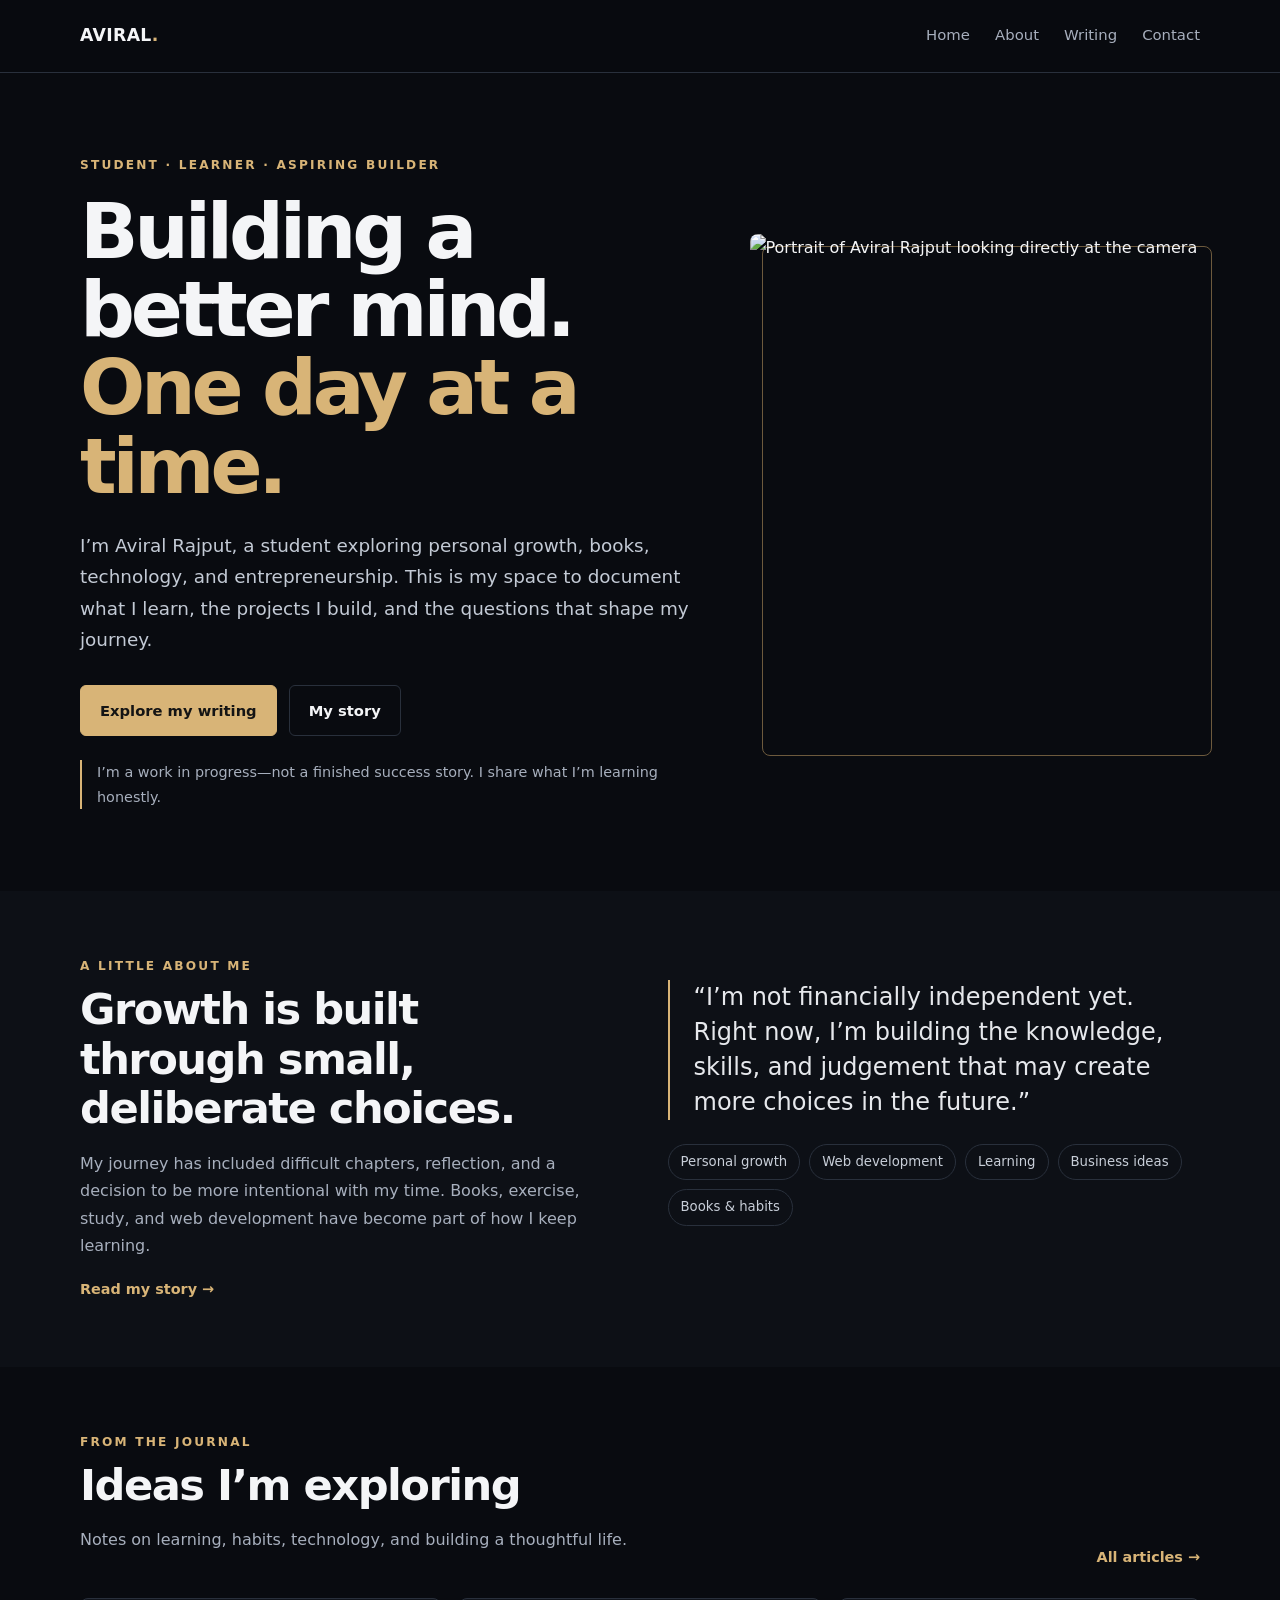
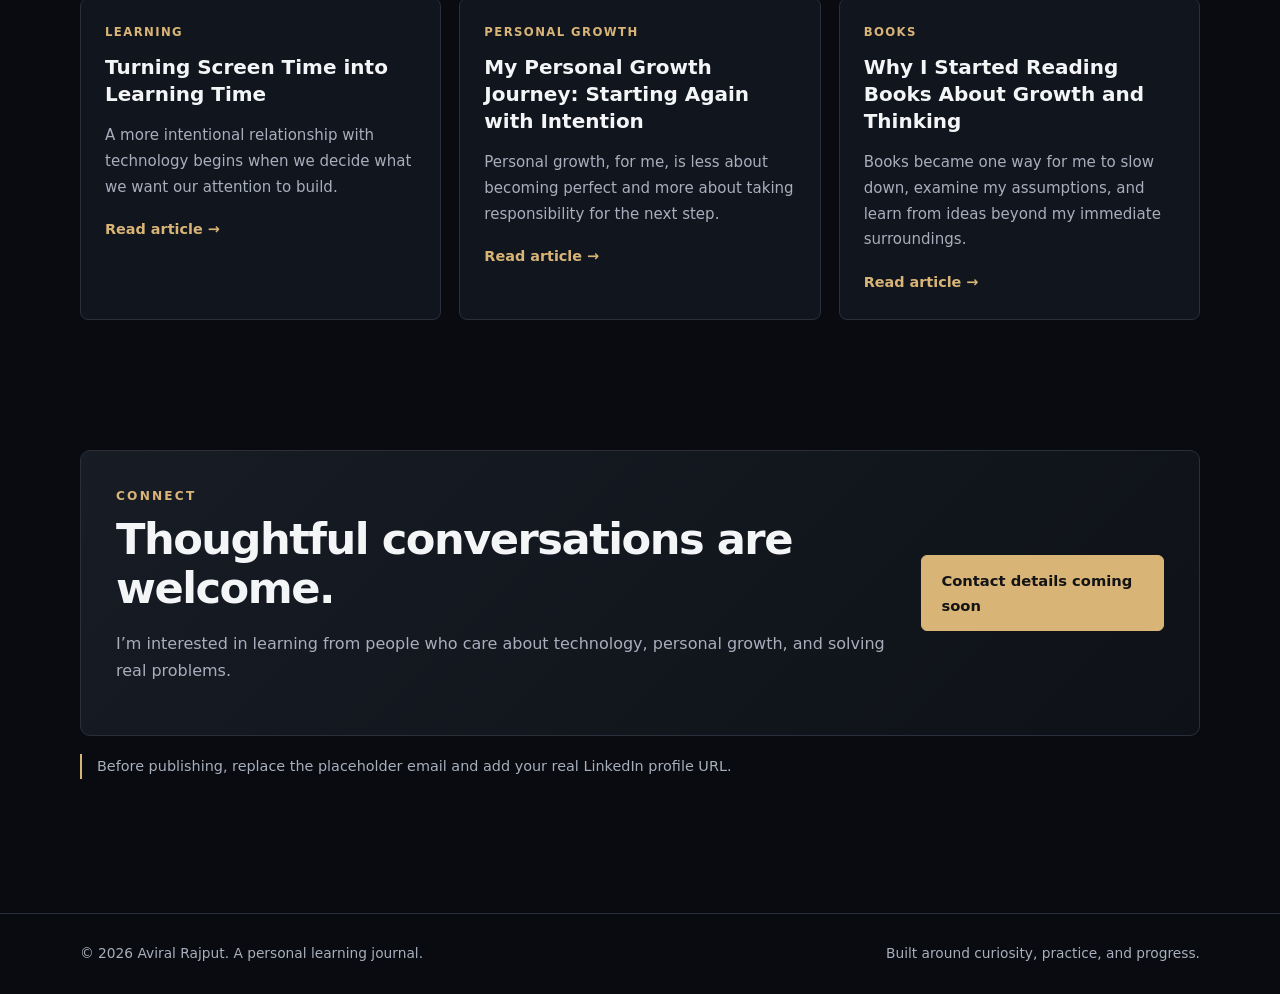
==== index.html @ ca285979 "Add files via upload" ====
<!doctype html>
<html lang="en"><head><meta charset="utf-8"><meta name="viewport" content="width=device-width,initial-scale=1">
<title>Aviral Rajput | Personal Website, Writing & Learning Journey</title><meta name="description" content="The official personal website of Aviral Rajput: reflections on personal growth, learning, books, web development, habits, and entrepreneurship.">
<meta name="theme-color" content="#090b10"><meta property="og:type" content="website"><meta property="og:title" content="Aviral Rajput | Personal Website, Writing & Learning Journey"><meta property="og:description" content="The official personal website of Aviral Rajput: reflections on personal growth, learning, books, web development, habits, and entrepreneurship.">
<meta property="og:image" content="assets/aviral-portrait-front.png"><meta name="author" content="Aviral Rajput">
<link rel="stylesheet" href="style.css"><script type="application/ld+json">{
"@context":"https://schema.org","@type":"Person","name":"Aviral Rajput",
"url":"https://YOUR-USERNAME.github.io/aviral-personal-website/",
"image":"https://YOUR-USERNAME.github.io/aviral-personal-website/assets/aviral-portrait-front.png",
"description":"Student exploring personal growth, books, web development, technology, and entrepreneurship.",
"jobTitle":"Student and Web Development Learner",
"sameAs":["https://www.linkedin.com/in/YOUR-LINKEDIN-USERNAME/"]
}</script></head><body><header class="nav"><div class="wrap navin"><a class="brand" href="index.html">AVIRAL<span>.</span></a><nav class="links" aria-label="Main navigation"><a href="index.html">Home</a><a href="about.html">About</a><a href="blog.html">Writing</a><a href="index.html#contact">Contact</a></nav></div></header>
<main><section class="wrap hero"><div><div class="eyebrow">Student · Learner · Aspiring Builder</div>
<h1>Building a better mind.<br><em>One day at a time.</em></h1>
<p class="lead">I’m Aviral Rajput, a student exploring personal growth, books, technology, and entrepreneurship. This is my space to document what I learn, the projects I build, and the questions that shape my journey.</p>
<div class="actions"><a class="btn primary" href="blog.html">Explore my writing</a><a class="btn" href="about.html">My story</a></div>
<p class="notice" style="margin-top:24px">I’m a work in progress—not a finished success story. I share what I’m learning honestly.</p></div>
<div class="portrait"><img src="assets/aviral-portrait-front.png" alt="Portrait of Aviral Rajput looking directly at the camera" fetchpriority="high"></div></section>
<section class="section" style="background:#0d1016"><div class="wrap split"><div><div class="eyebrow">A little about me</div><h2>Growth is built through small, deliberate choices.</h2><p class="muted">My journey has included difficult chapters, reflection, and a decision to be more intentional with my time. Books, exercise, study, and web development have become part of how I keep learning.</p><a class="read" href="about.html">Read my story →</a></div><div><p class="quote">“I’m not financially independent yet. Right now, I’m building the knowledge, skills, and judgement that may create more choices in the future.”</p><div class="pillrow"><span class="pill">Personal growth</span><span class="pill">Web development</span><span class="pill">Learning</span><span class="pill">Business ideas</span><span class="pill">Books & habits</span></div></div></div></section>
<section class="section"><div class="wrap"><div class="section-head"><div><div class="eyebrow">From the journal</div><h2>Ideas I’m exploring</h2><p class="muted">Notes on learning, habits, technology, and building a thoughtful life.</p></div><a class="read" href="blog.html">All articles →</a></div><div class="grid"><article class="card"><div class="tag">Learning</div><h3><a href="blog/turning-screen-time-into-learning.html">Turning Screen Time into Learning Time</a></h3><p>A more intentional relationship with technology begins when we decide what we want our attention to build.</p><a class="read" href="blog/turning-screen-time-into-learning.html">Read article →</a></article><article class="card"><div class="tag">Personal Growth</div><h3><a href="blog/my-personal-growth-journey.html">My Personal Growth Journey: Starting Again with Intention</a></h3><p>Personal growth, for me, is less about becoming perfect and more about taking responsibility for the next step.</p><a class="read" href="blog/my-personal-growth-journey.html">Read article →</a></article><article class="card"><div class="tag">Books</div><h3><a href="blog/why-i-started-reading-books.html">Why I Started Reading Books About Growth and Thinking</a></h3><p>Books became one way for me to slow down, examine my assumptions, and learn from ideas beyond my immediate surroundings.</p><a class="read" href="blog/why-i-started-reading-books.html">Read article →</a></article></div></div></section>
<section class="section" id="contact"><div class="wrap"><div class="cta"><div><div class="eyebrow">Connect</div><h2>Thoughtful conversations are welcome.</h2><p class="muted">I’m interested in learning from people who care about technology, personal growth, and solving real problems.</p></div><a class="btn primary" href="mailto:hello@aviral.example" onclick="return false" aria-label="Email contact placeholder">Contact details coming soon</a></div><p class="notice" style="margin-top:18px">Before publishing, replace the placeholder email and add your real LinkedIn profile URL.</p></div></section></main><footer class="footer"><div class="wrap footerin"><span>© 2026 Aviral Rajput. A personal learning journal.</span><span>Built around curiosity, practice, and progress.</span></div></footer></body></html>
---- style.css ----
:root{--bg:#090b10;--panel:#11151d;--panel2:#171c26;--text:#f4f5f7;--muted:#a7afbd;--line:#29303c;--accent:#d8b477;--max:1120px}
*{box-sizing:border-box}html{scroll-behavior:smooth}body{margin:0;background:var(--bg);color:var(--text);font-family:Inter,ui-sans-serif,system-ui,-apple-system,BlinkMacSystemFont,"Segoe UI",sans-serif;line-height:1.7}a{color:inherit;text-decoration:none}a:hover{color:var(--accent)}img{max-width:100%;display:block}.wrap{width:min(var(--max),calc(100% - 40px));margin:auto}.nav{position:sticky;top:0;z-index:5;background:rgba(9,11,16,.9);backdrop-filter:blur(14px);border-bottom:1px solid var(--line)}.navin{display:flex;align-items:center;justify-content:space-between;gap:20px;min-height:72px}.brand{font-weight:800;letter-spacing:.02em;font-size:1.08rem}.brand span{color:var(--accent)}.links{display:flex;gap:25px;align-items:center;font-size:.93rem;color:var(--muted)}.hero{padding:82px 0 68px;display:grid;grid-template-columns:1.15fr .85fr;align-items:center;gap:60px}.eyebrow{color:var(--accent);text-transform:uppercase;letter-spacing:.18em;font-size:.76rem;font-weight:700}.hero h1{font-size:clamp(2.8rem,6vw,5.4rem);line-height:1.02;letter-spacing:-.055em;margin:17px 0 24px}.hero h1 em{font-style:normal;color:var(--accent)}.lead{font-size:1.15rem;color:#c3cad5;max-width:650px}.actions{display:flex;gap:12px;flex-wrap:wrap;margin-top:30px}.btn{display:inline-flex;align-items:center;justify-content:center;padding:12px 19px;border:1px solid var(--line);border-radius:6px;font-weight:700;font-size:.92rem}.btn.primary{background:var(--accent);color:#141414;border-color:var(--accent)}.portrait{position:relative}.portrait img{width:100%;height:510px;object-fit:cover;object-position:center 28%;border-radius:8px;filter:saturate(.82)}.portrait:after{content:"";position:absolute;inset:12px -12px -12px 12px;border:1px solid #6d5a3d;border-radius:8px;z-index:-1}.section{padding:65px 0}.section-head{display:flex;align-items:end;justify-content:space-between;gap:20px;margin-bottom:28px}.section h2{font-size:clamp(1.8rem,4vw,2.7rem);letter-spacing:-.035em;line-height:1.15;margin:8px 0}.muted{color:var(--muted)}.grid{display:grid;grid-template-columns:repeat(3,1fr);gap:18px}.card{background:var(--panel);border:1px solid var(--line);border-radius:8px;padding:24px;transition:transform .2s,border-color .2s}.card:hover{transform:translateY(-3px);border-color:#6d5a3d}.tag{font-size:.73rem;text-transform:uppercase;letter-spacing:.12em;color:var(--accent);font-weight:700}.card h3{font-size:1.25rem;line-height:1.35;margin:12px 0}.card p{color:var(--muted);font-size:.94rem}.read{font-size:.9rem;font-weight:700;color:var(--accent)}.split{display:grid;grid-template-columns:1fr 1fr;gap:55px;align-items:start}.quote{font-size:1.5rem;line-height:1.45;border-left:2px solid var(--accent);padding-left:24px;color:#e6e8ec}.pillrow{display:flex;flex-wrap:wrap;gap:9px;margin-top:22px}.pill{border:1px solid var(--line);border-radius:100px;padding:6px 12px;color:#c8ced8;font-size:.83rem}.cta{background:linear-gradient(135deg,#171c25,#0e1117);border:1px solid var(--line);border-radius:10px;padding:35px;display:flex;align-items:center;justify-content:space-between;gap:25px}.footer{border-top:1px solid var(--line);padding:28px 0;color:var(--muted);font-size:.86rem;margin-top:55px}.footerin{display:flex;justify-content:space-between;gap:20px;flex-wrap:wrap}.pagehead{padding:65px 0 36px;max-width:820px}.pagehead h1{font-size:clamp(2.4rem,5vw,4rem);line-height:1.1;letter-spacing:-.045em;margin:12px 0}.article{max-width:780px;margin:0 auto;padding:40px 0 80px}.article h1{font-size:clamp(2.4rem,5vw,4.1rem);line-height:1.12;letter-spacing:-.045em}.article .intro{font-size:1.22rem;color:#c5ccd6}.article h2{margin-top:36px;font-size:1.55rem;line-height:1.3}.article p{color:#c7cdd6;font-size:1.04rem}.article-meta{color:var(--muted);font-size:.88rem;margin:18px 0 30px}.article-nav{display:flex;justify-content:space-between;gap:15px;border-top:1px solid var(--line);padding-top:25px;margin-top:45px}.about-photo{width:100%;max-height:500px;object-fit:cover;object-position:center 25%;border-radius:8px}.notice{font-size:.9rem;color:var(--muted);border-left:2px solid var(--accent);padding-left:15px}.search{width:100%;padding:14px 15px;border-radius:6px;border:1px solid var(--line);background:var(--panel);color:var(--text);font:inherit;margin:10px 0 25px}
@media(max-width:800px){.hero{grid-template-columns:1fr;gap:35px;padding-top:55px}.portrait{max-width:520px}.portrait img{height:420px}.grid{grid-template-columns:repeat(2,1fr)}.split{grid-template-columns:1fr;gap:25px}.cta{align-items:flex-start;flex-direction:column}.links{gap:14px;font-size:.85rem}}
@media(max-width:540px){.wrap{width:min(var(--max),calc(100% - 28px))}.navin{min-height:64px}.links{gap:10px}.links a:nth-child(3){display:none}.brand{font-size:.98rem}.hero h1{font-size:3rem}.grid{grid-template-columns:1fr}.section{padding:48px 0}.portrait img{height:380px}.card{padding:21px}.article{padding-top:22px}.footerin{flex-direction:column}}
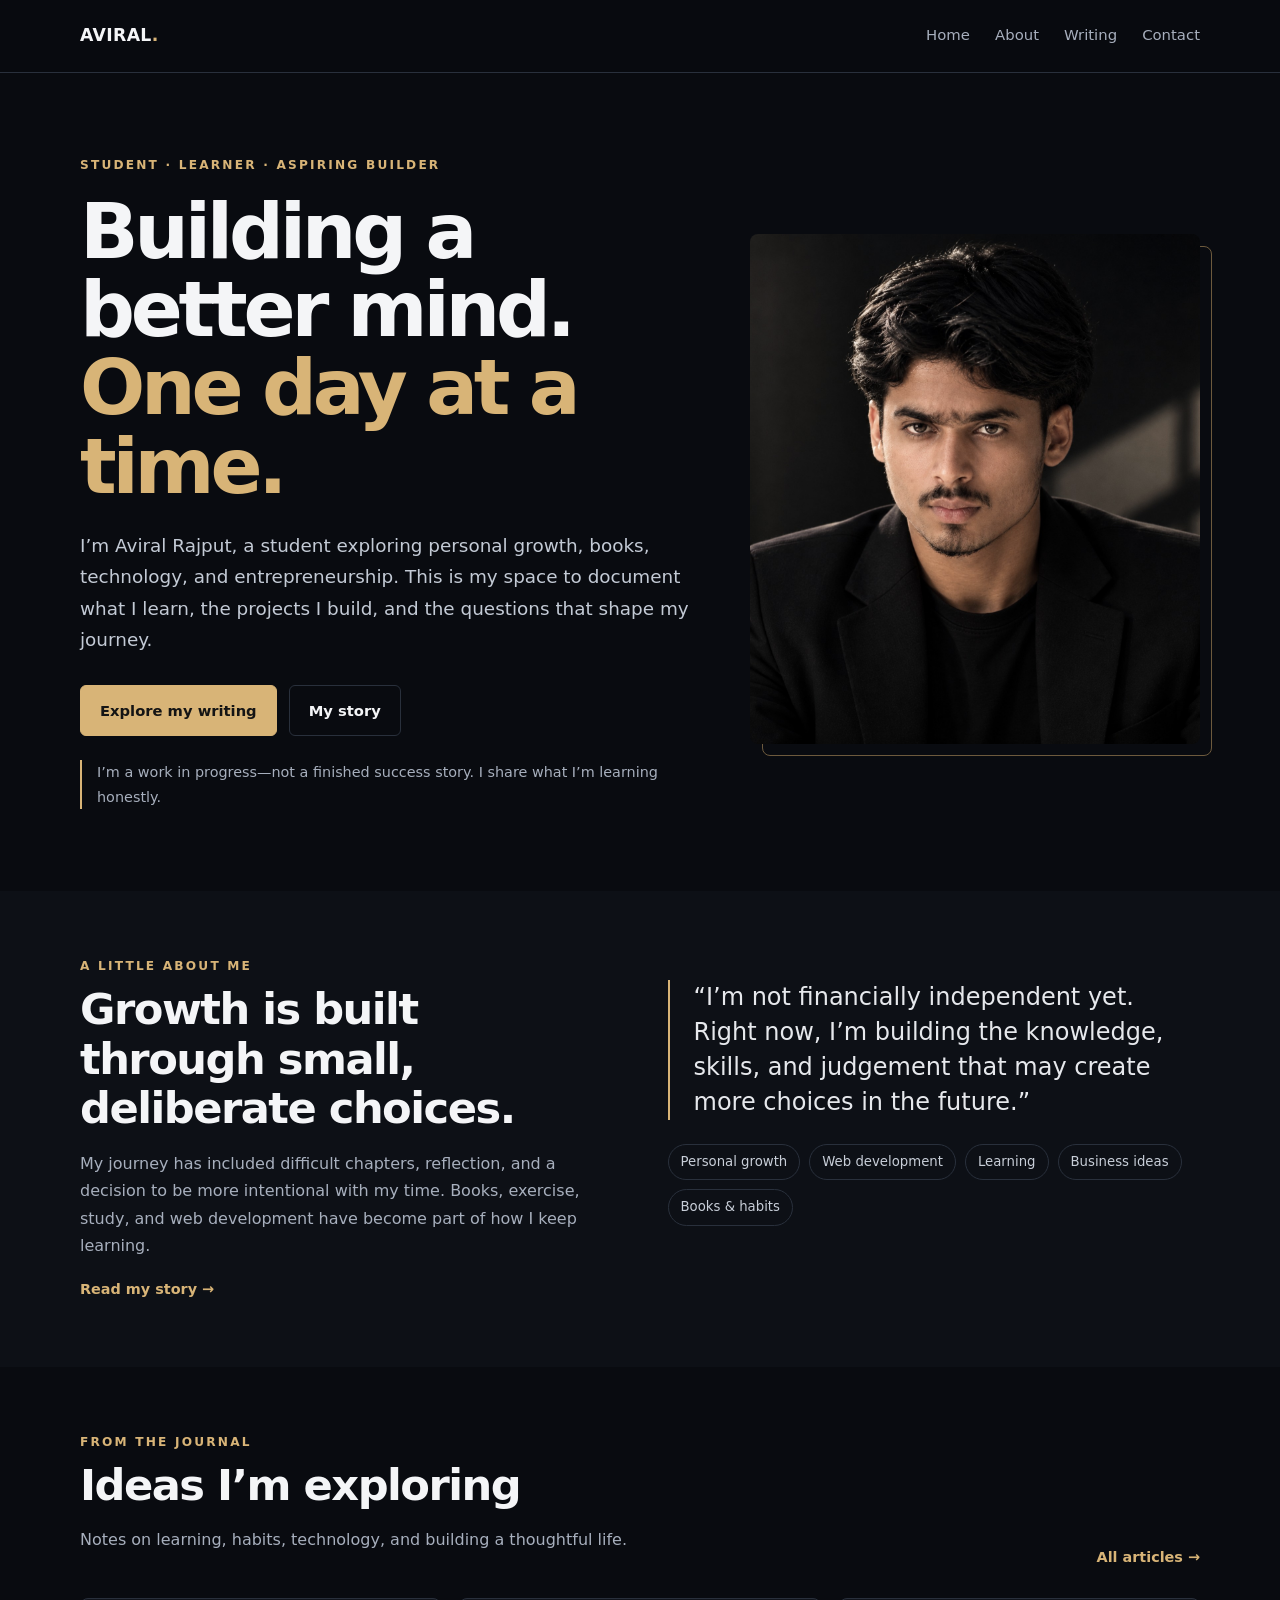
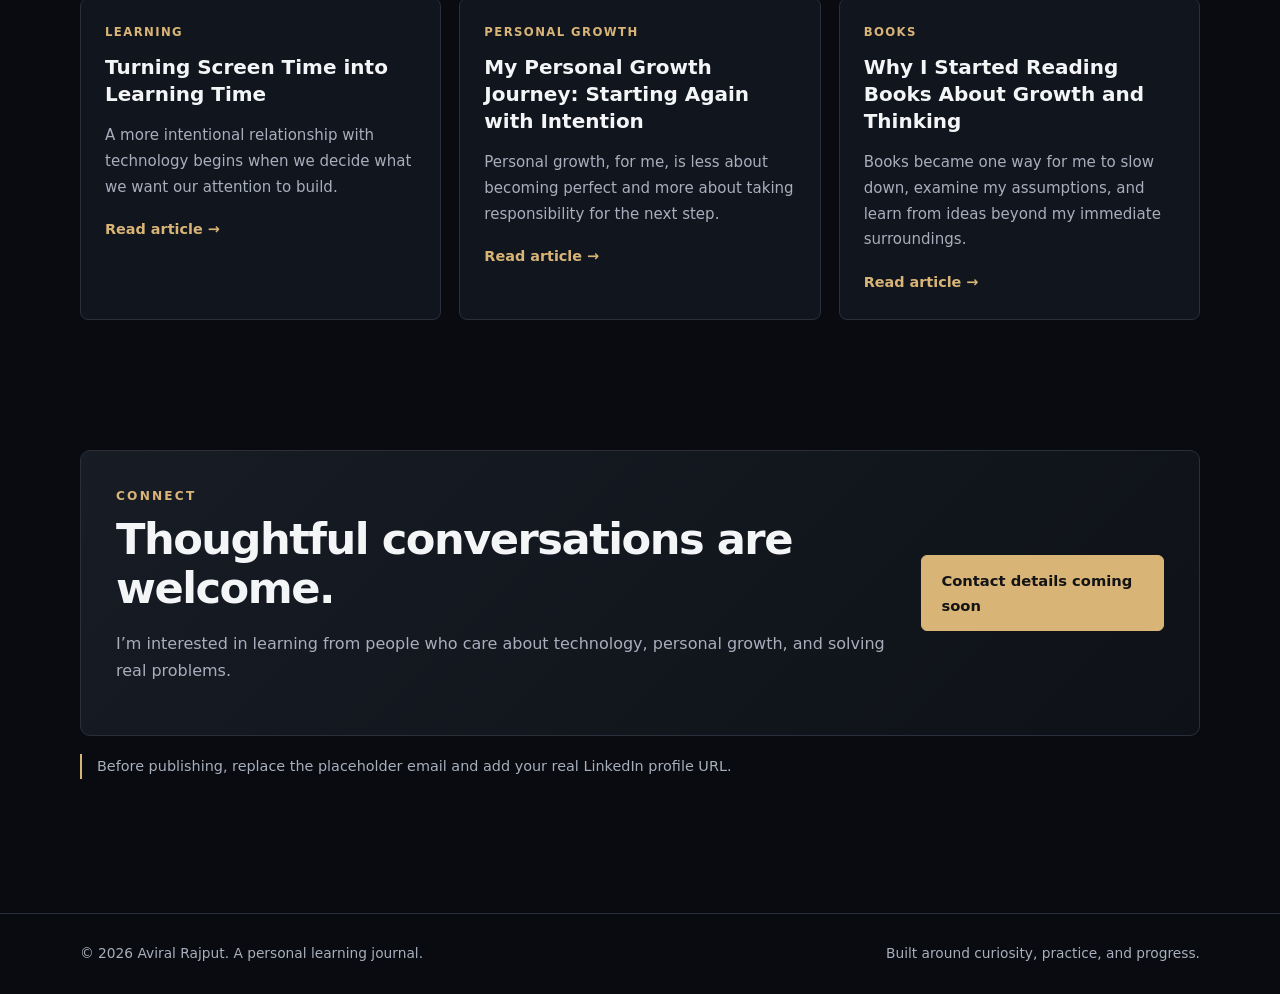
==== commit d5bec4fc: "Fix image source path for portrait in index.html Updated the image source path for the portrait." ====
--- a/index.html
+++ b/index.html
@@ -16,7 +16,7 @@
 <p class="lead">I’m Aviral Rajput, a student exploring personal growth, books, technology, and entrepreneurship. This is my space to document what I learn, the projects I build, and the questions that shape my journey.</p>
 <div class="actions"><a class="btn primary" href="blog.html">Explore my writing</a><a class="btn" href="about.html">My story</a></div>
 <p class="notice" style="margin-top:24px">I’m a work in progress—not a finished success story. I share what I’m learning honestly.</p></div>
-<div class="portrait"><img src="assets/aviral-portrait-front.png" alt="Portrait of Aviral Rajput looking directly at the camera" fetchpriority="high"></div></section>
+<div class="portrait"><img src="aviral-portrait-front.png" alt="Portrait of Aviral Rajput looking directly at the camera" fetchpriority="high"></div></section>
 <section class="section" style="background:#0d1016"><div class="wrap split"><div><div class="eyebrow">A little about me</div><h2>Growth is built through small, deliberate choices.</h2><p class="muted">My journey has included difficult chapters, reflection, and a decision to be more intentional with my time. Books, exercise, study, and web development have become part of how I keep learning.</p><a class="read" href="about.html">Read my story →</a></div><div><p class="quote">“I’m not financially independent yet. Right now, I’m building the knowledge, skills, and judgement that may create more choices in the future.”</p><div class="pillrow"><span class="pill">Personal growth</span><span class="pill">Web development</span><span class="pill">Learning</span><span class="pill">Business ideas</span><span class="pill">Books & habits</span></div></div></div></section>
 <section class="section"><div class="wrap"><div class="section-head"><div><div class="eyebrow">From the journal</div><h2>Ideas I’m exploring</h2><p class="muted">Notes on learning, habits, technology, and building a thoughtful life.</p></div><a class="read" href="blog.html">All articles →</a></div><div class="grid"><article class="card"><div class="tag">Learning</div><h3><a href="blog/turning-screen-time-into-learning.html">Turning Screen Time into Learning Time</a></h3><p>A more intentional relationship with technology begins when we decide what we want our attention to build.</p><a class="read" href="blog/turning-screen-time-into-learning.html">Read article →</a></article><article class="card"><div class="tag">Personal Growth</div><h3><a href="blog/my-personal-growth-journey.html">My Personal Growth Journey: Starting Again with Intention</a></h3><p>Personal growth, for me, is less about becoming perfect and more about taking responsibility for the next step.</p><a class="read" href="blog/my-personal-growth-journey.html">Read article →</a></article><article class="card"><div class="tag">Books</div><h3><a href="blog/why-i-started-reading-books.html">Why I Started Reading Books About Growth and Thinking</a></h3><p>Books became one way for me to slow down, examine my assumptions, and learn from ideas beyond my immediate surroundings.</p><a class="read" href="blog/why-i-started-reading-books.html">Read article →</a></article></div></div></section>
-<section class="section" id="contact"><div class="wrap"><div class="cta"><div><div class="eyebrow">Connect</div><h2>Thoughtful conversations are welcome.</h2><p class="muted">I’m interested in learning from people who care about technology, personal growth, and solving real problems.</p></div><a class="btn primary" href="mailto:hello@aviral.example" onclick="return false" aria-label="Email contact placeholder">Contact details coming soon</a></div><p class="notice" style="margin-top:18px">Before publishing, replace the placeholder email and add your real LinkedIn profile URL.</p></div></section></main><footer class="footer"><div class="wrap footerin"><span>© 2026 Aviral Rajput. A personal learning journal.</span><span>Built around curiosity, practice, and progress.</span></div></footer></body></html>+<section class="section" id="contact"><div class="wrap"><div class="cta"><div><div class="eyebrow">Connect</div><h2>Thoughtful conversations are welcome.</h2><p class="muted">I’m interested in learning from people who care about technology, personal growth, and solving real problems.</p></div><a class="btn primary" href="mailto:hello@aviral.example" onclick="return false" aria-label="Email contact placeholder">Contact details coming soon</a></div><p class="notice" style="margin-top:18px">Before publishing, replace the placeholder email and add your real LinkedIn profile URL.</p></div></section></main><footer class="footer"><div class="wrap footerin"><span>© 2026 Aviral Rajput. A personal learning journal.</span><span>Built around curiosity, practice, and progress.</span></div></footer></body></html>
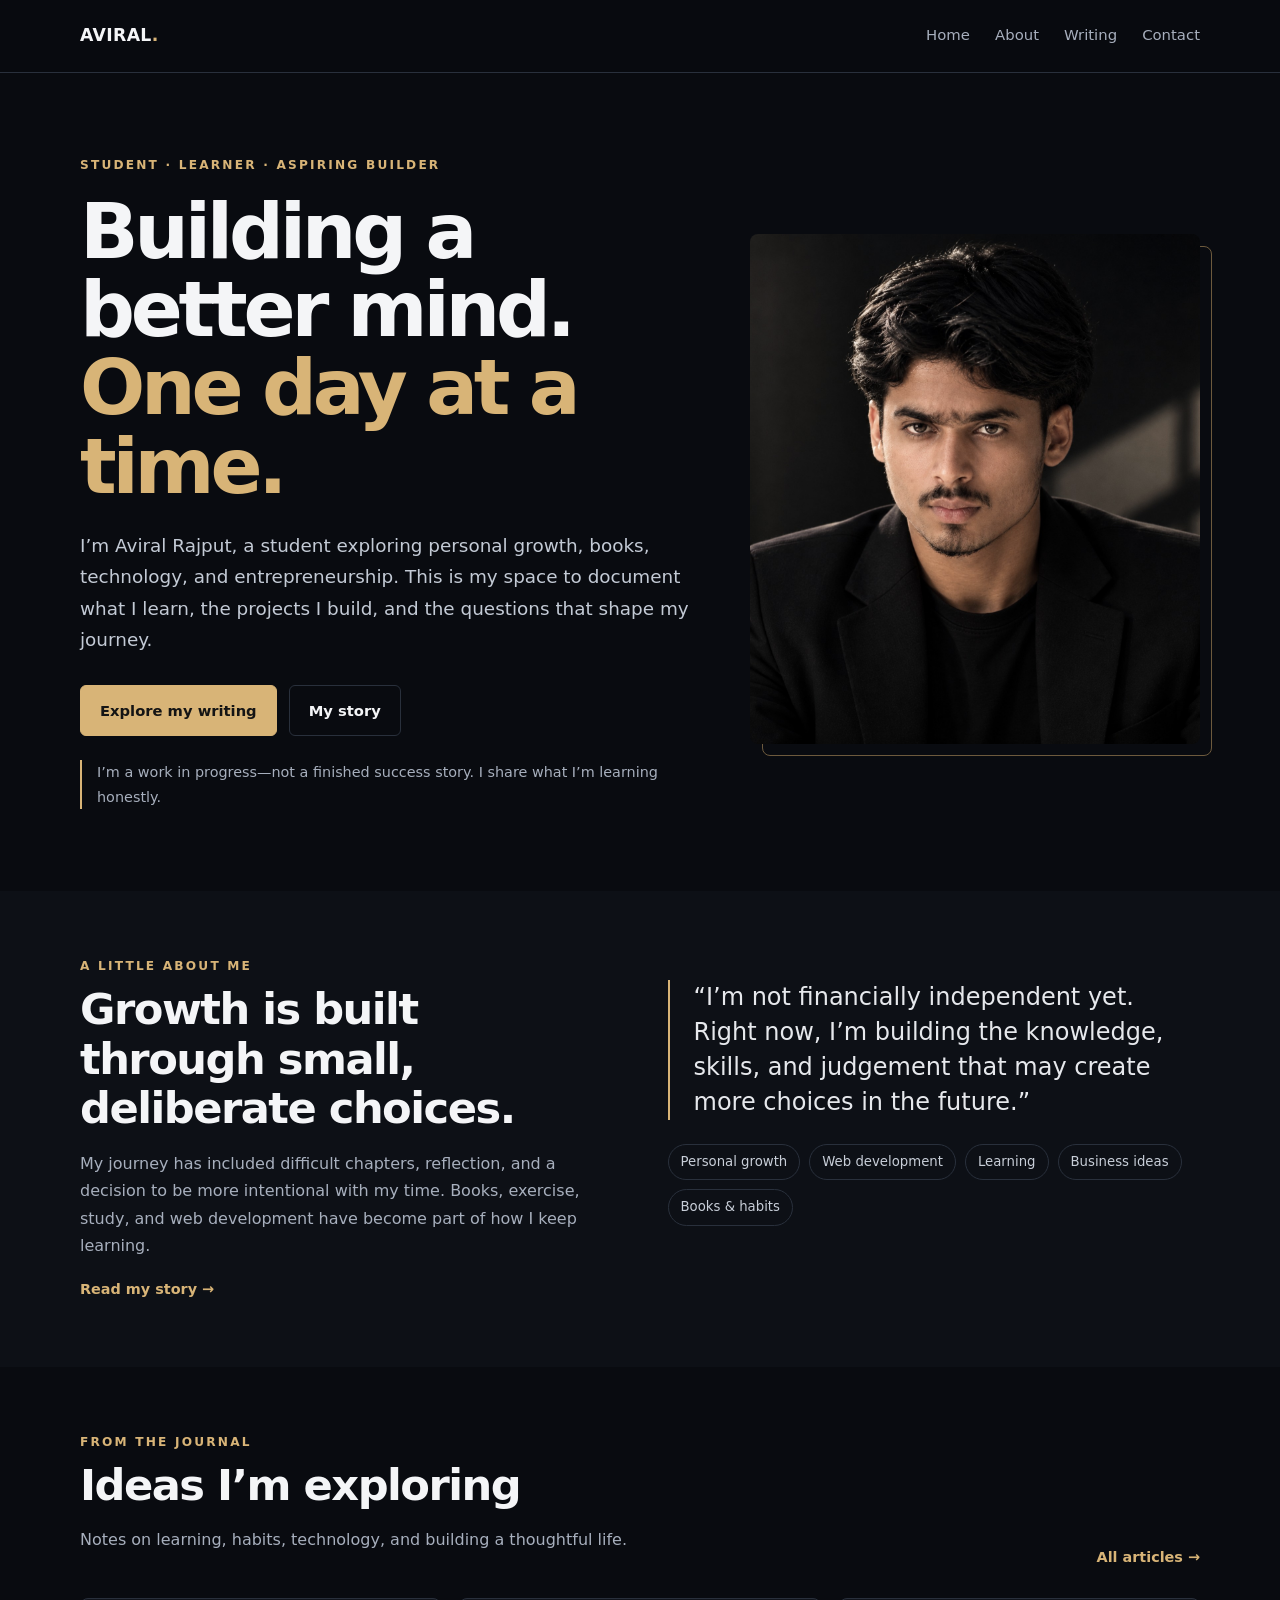
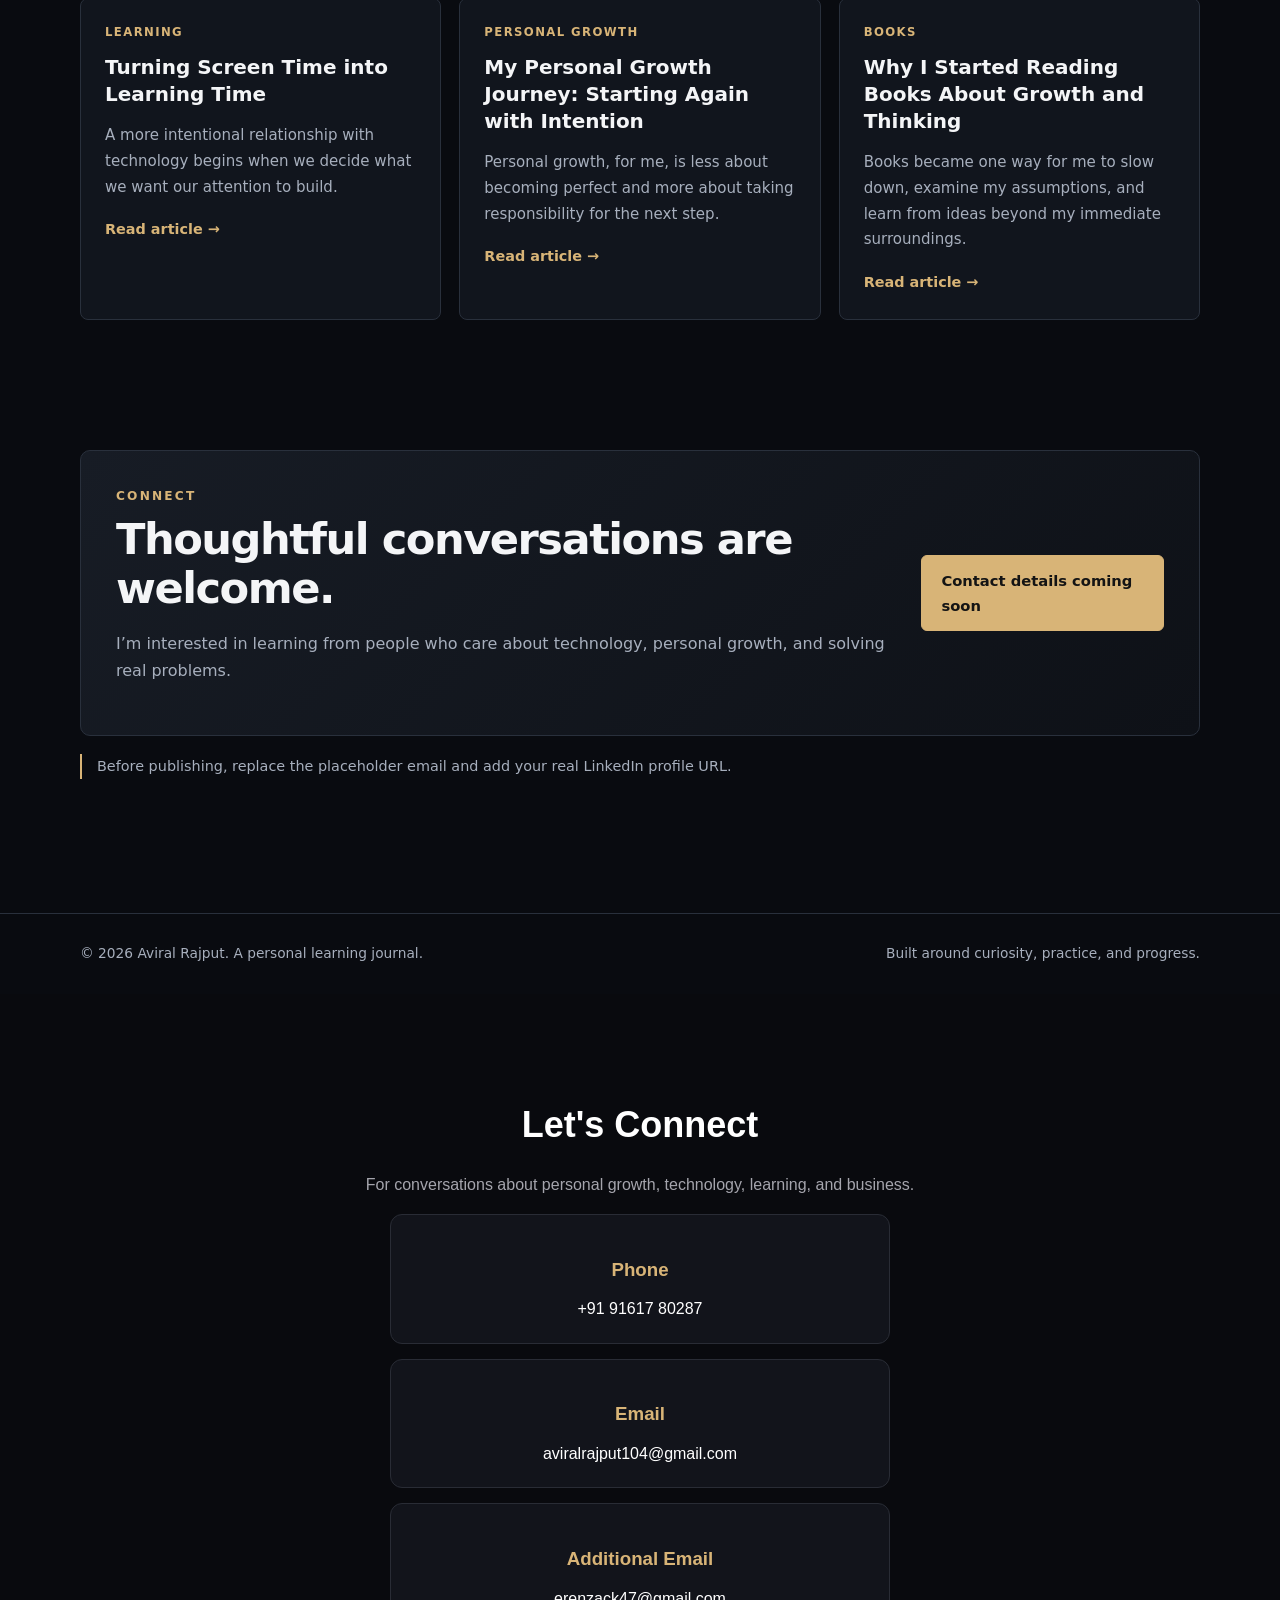
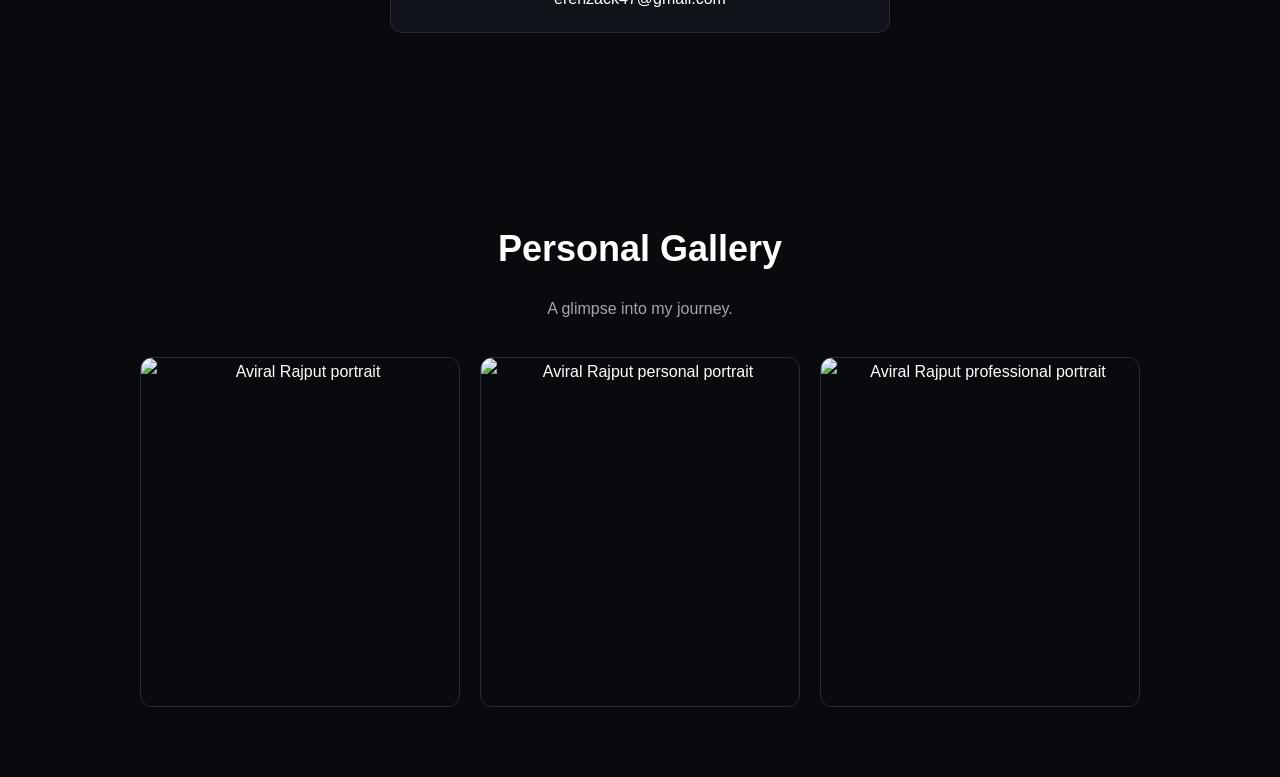
==== commit b03e145d: "Implement contact and photo gallery sections Added contact and photo gallery sections with styling." ====
--- a/index.html
+++ b/index.html
@@ -20,3 +20,155 @@
 <section class="section" style="background:#0d1016"><div class="wrap split"><div><div class="eyebrow">A little about me</div><h2>Growth is built through small, deliberate choices.</h2><p class="muted">My journey has included difficult chapters, reflection, and a decision to be more intentional with my time. Books, exercise, study, and web development have become part of how I keep learning.</p><a class="read" href="about.html">Read my story →</a></div><div><p class="quote">“I’m not financially independent yet. Right now, I’m building the knowledge, skills, and judgement that may create more choices in the future.”</p><div class="pillrow"><span class="pill">Personal growth</span><span class="pill">Web development</span><span class="pill">Learning</span><span class="pill">Business ideas</span><span class="pill">Books & habits</span></div></div></div></section>
 <section class="section"><div class="wrap"><div class="section-head"><div><div class="eyebrow">From the journal</div><h2>Ideas I’m exploring</h2><p class="muted">Notes on learning, habits, technology, and building a thoughtful life.</p></div><a class="read" href="blog.html">All articles →</a></div><div class="grid"><article class="card"><div class="tag">Learning</div><h3><a href="blog/turning-screen-time-into-learning.html">Turning Screen Time into Learning Time</a></h3><p>A more intentional relationship with technology begins when we decide what we want our attention to build.</p><a class="read" href="blog/turning-screen-time-into-learning.html">Read article →</a></article><article class="card"><div class="tag">Personal Growth</div><h3><a href="blog/my-personal-growth-journey.html">My Personal Growth Journey: Starting Again with Intention</a></h3><p>Personal growth, for me, is less about becoming perfect and more about taking responsibility for the next step.</p><a class="read" href="blog/my-personal-growth-journey.html">Read article →</a></article><article class="card"><div class="tag">Books</div><h3><a href="blog/why-i-started-reading-books.html">Why I Started Reading Books About Growth and Thinking</a></h3><p>Books became one way for me to slow down, examine my assumptions, and learn from ideas beyond my immediate surroundings.</p><a class="read" href="blog/why-i-started-reading-books.html">Read article →</a></article></div></div></section>
 <section class="section" id="contact"><div class="wrap"><div class="cta"><div><div class="eyebrow">Connect</div><h2>Thoughtful conversations are welcome.</h2><p class="muted">I’m interested in learning from people who care about technology, personal growth, and solving real problems.</p></div><a class="btn primary" href="mailto:hello@aviral.example" onclick="return false" aria-label="Email contact placeholder">Contact details coming soon</a></div><p class="notice" style="margin-top:18px">Before publishing, replace the placeholder email and add your real LinkedIn profile URL.</p></div></section></main><footer class="footer"><div class="wrap footerin"><span>© 2026 Aviral Rajput. A personal learning journal.</span><span>Built around curiosity, practice, and progress.</span></div></footer></body></html>
+<!-- CONTACT SECTION -->
+<section id="contact" class="contact-section">
+    <div class="contact-container">
+
+        <h2>Let's Connect</h2>
+        <p>
+            For conversations about personal growth,
+            technology, learning, and business.
+        </p>
+
+        <!-- Phone Number -->
+        <div class="contact-item">
+            <h3>Phone</h3>
+            <a href="tel:+919161780287">
+                +91 91617 80287
+            </a>
+        </div>
+
+        <!-- First Email -->
+        <div class="contact-item">
+            <h3>Email</h3>
+            <a href="Emailto:aviralrajput174@gmail.com">
+                aviralrajput104@gmail.com
+            </a>
+        </div>
+
+        <!-- Second Email -->
+        <div class="contact-item">
+            <h3>Additional Email</h3>
+            <a href="Emailto:erenzack47@gmail.com">
+                erenzack47@gmail.com
+            </a>
+        </div>
+
+    </div>
+</section>
+
+
+<!-- PHOTO GALLERY -->
+<section id="photos" class="photos-section">
+    <div class="photos-container">
+
+        <h2>Personal Gallery</h2>
+        <p>A glimpse into my journey.</p>
+
+        <div class="photo-grid">
+
+            <img
+                src="assets/aviral-gallery-portrait-1.jpg"
+                alt="Aviral Rajput portrait"
+            >
+
+            <img
+                src="assets/aviral-gallery-portrait-2.jpg"
+                alt="Aviral Rajput personal portrait"
+            >
+
+            <img
+                src="assets/aviral-gallery-portrait-3.png"
+                alt="Aviral Rajput professional portrait"
+            >
+
+        </div>
+    </div>
+</section>
+
+
+<!-- CSS DESIGN -->
+<style>
+.contact-section,
+.photos-section {
+    background: #090a0e;
+    color: #ffffff;
+    padding: 70px 20px;
+    font-family: Arial, sans-serif;
+}
+
+.contact-container,
+.photos-container {
+    max-width: 1000px;
+    margin: auto;
+    text-align: center;
+}
+
+.contact-container h2,
+.photos-container h2 {
+    font-size: 36px;
+    margin-bottom: 15px;
+}
+
+.contact-container p,
+.photos-container p {
+    color: #a5a5ad;
+    line-height: 1.7;
+}
+
+.contact-item {
+    background: #12141b;
+    border: 1px solid #292c35;
+    border-radius: 12px;
+    padding: 20px;
+    margin: 15px auto;
+    max-width: 500px;
+}
+
+.contact-item h3 {
+    color: #d8b477;
+    margin-bottom: 10px;
+}
+
+.contact-item a {
+    color: #ffffff;
+    text-decoration: none;
+    overflow-wrap: anywhere;
+}
+
+.contact-item a:hover {
+    color: #d8b477;
+}
+
+.photo-grid {
+    display: grid;
+    grid-template-columns: repeat(3, 1fr);
+    gap: 20px;
+    margin-top: 35px;
+}
+
+.photo-grid img {
+    width: 100%;
+    height: 350px;
+    object-fit: cover;
+    border-radius: 12px;
+    border: 1px solid #292c35;
+}
+
+@media (max-width: 700px) {
+    .photo-grid {
+        grid-template-columns: 1fr;
+    }
+
+    .photo-grid img {
+        height: auto;
+        max-height: 450px;
+        object-fit: cover;
+    }
+
+    .contact-container h2,
+    .photos-container h2 {
+        font-size: 29px;
+    }
+}
+</style>
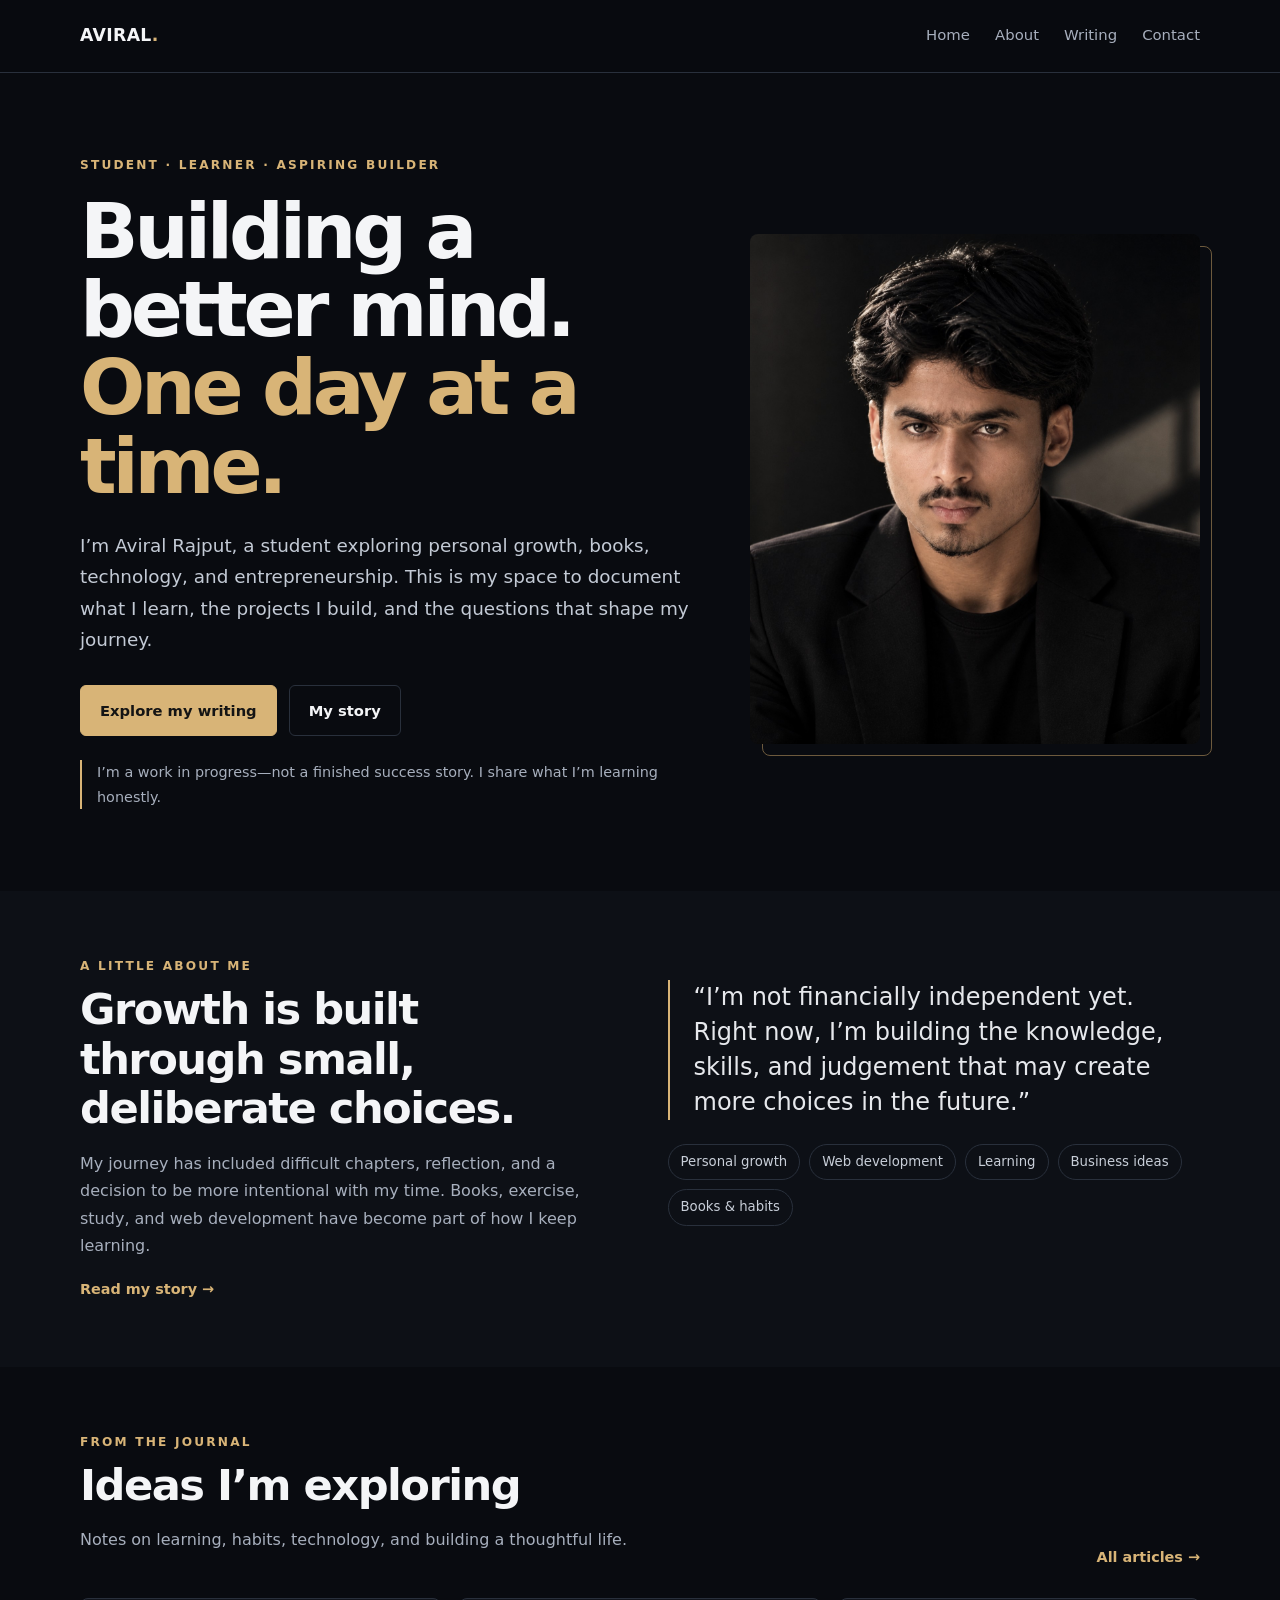
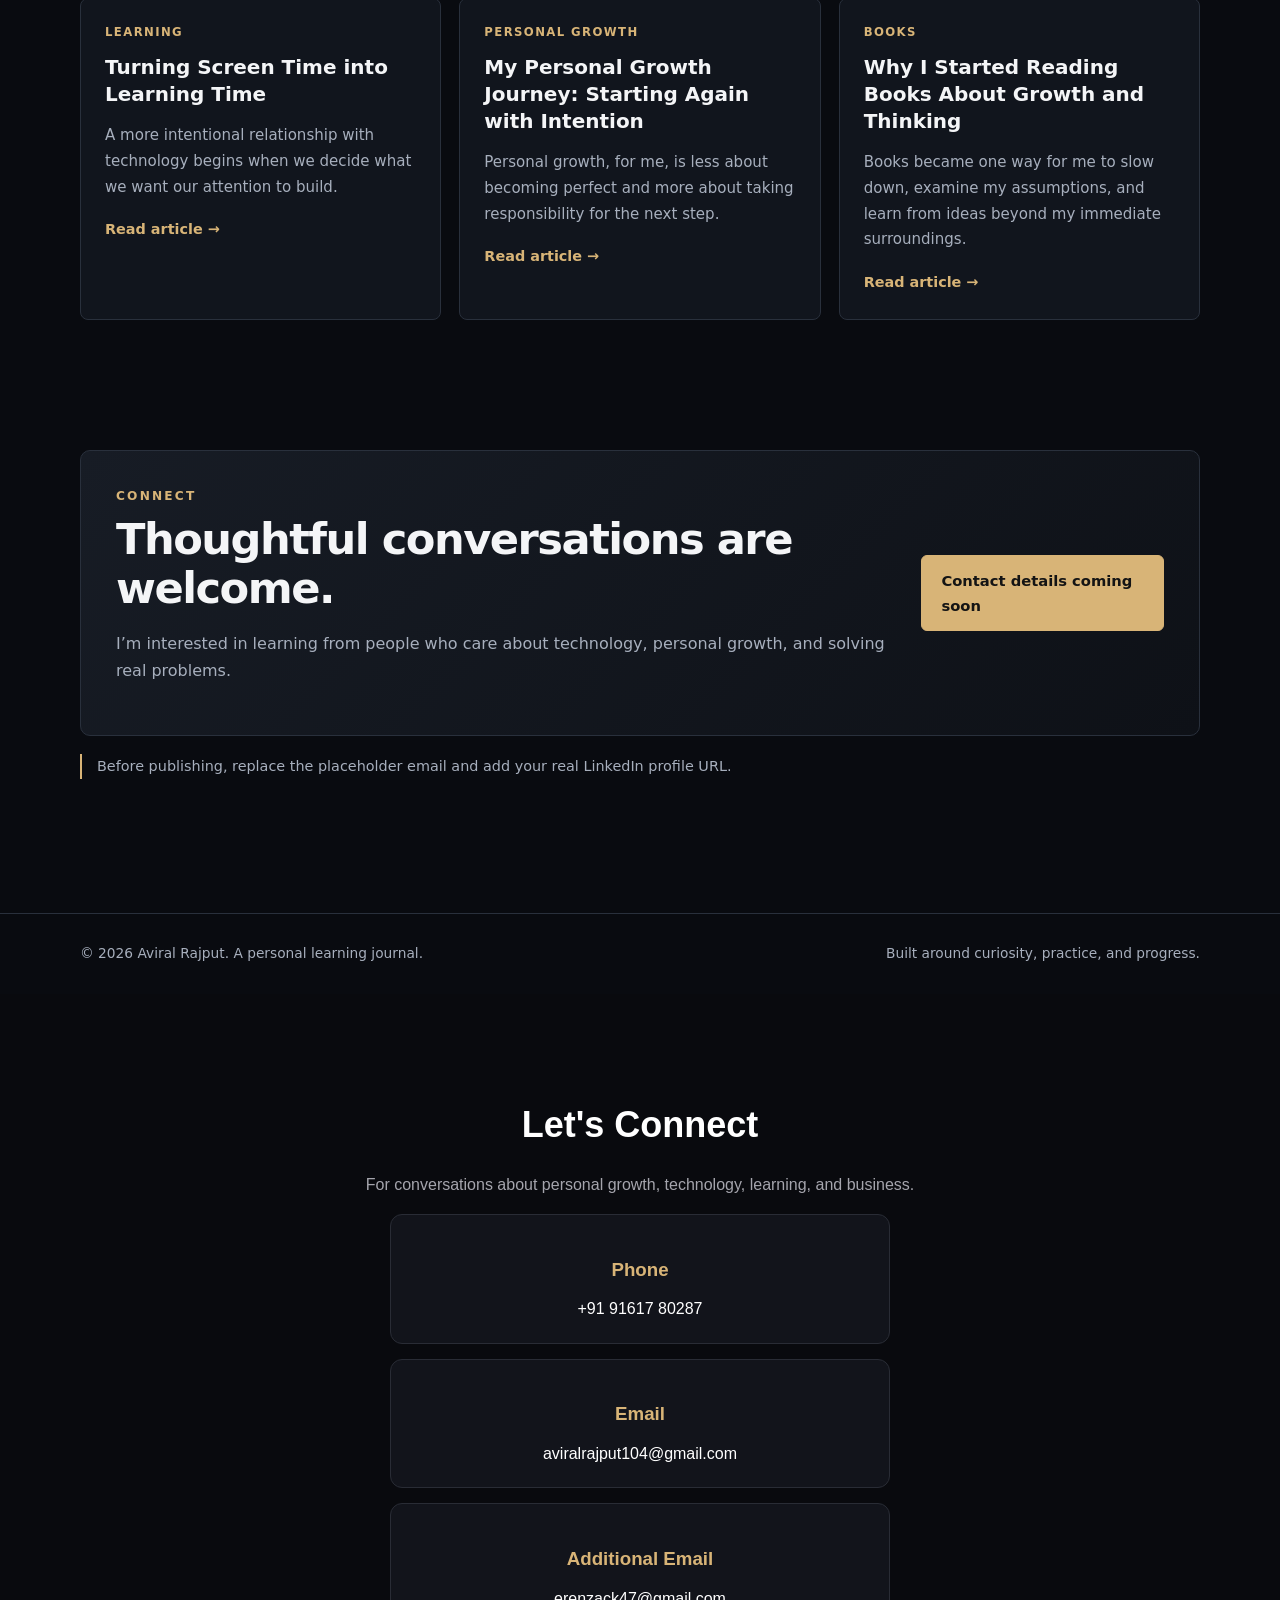
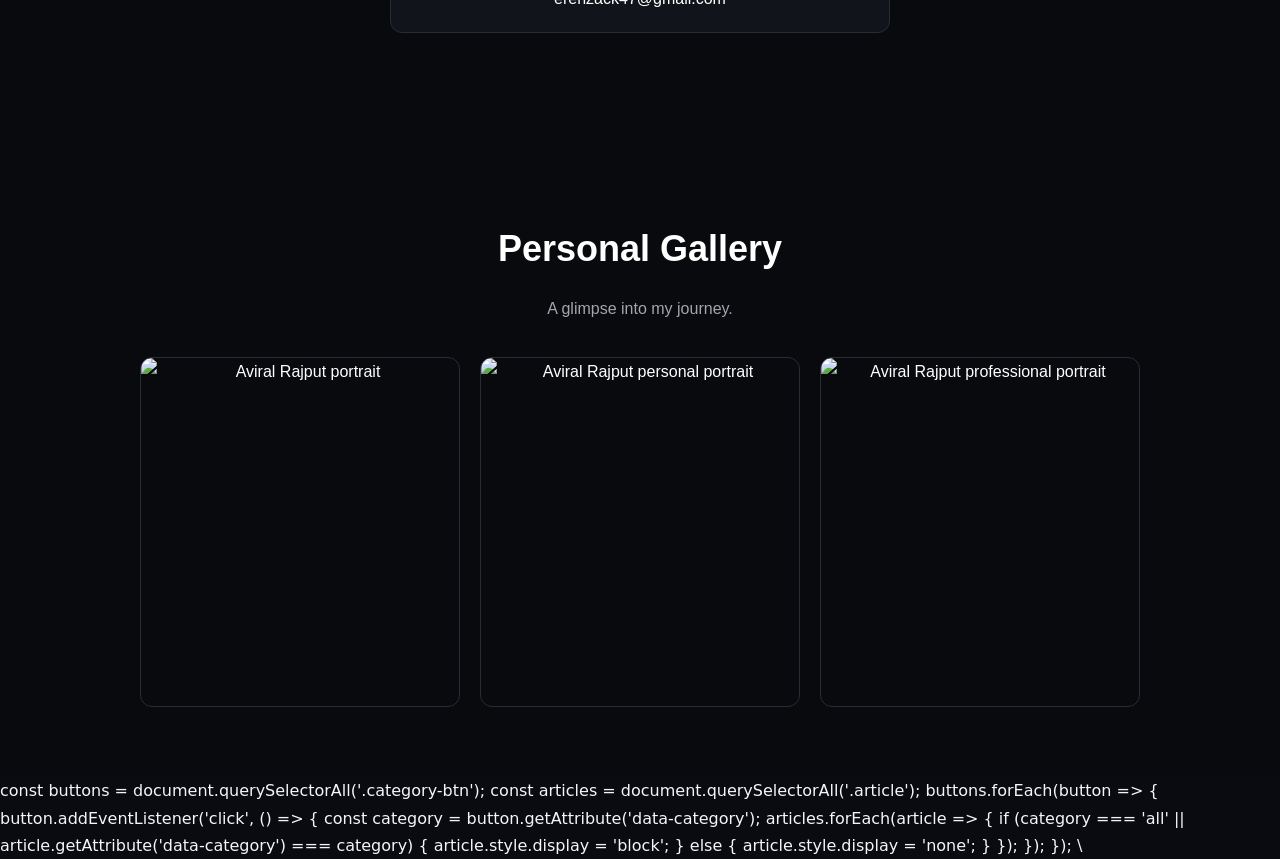
==== commit 4fdab111: "Implement article filtering by category Added JavaScript to filter articles based on category button" ====
--- a/index.html
+++ b/index.html
@@ -68,17 +68,17 @@
         <div class="photo-grid">
 
             <img
-                src="assets/aviral-gallery-portrait-1.jpg"
+                src="aviral-gallery-portrait-1.jpg"
                 alt="Aviral Rajput portrait"
             >
 
             <img
-                src="assets/aviral-gallery-portrait-2.jpg"
+                src="aviral-gallery-portrait-2.jpg"
                 alt="Aviral Rajput personal portrait"
             >
 
             <img
-                src="assets/aviral-gallery-portrait-3.png"
+                src="aviral-gallery-portrait-3.png"
                 alt="Aviral Rajput professional portrait"
             >
 
@@ -172,3 +172,23 @@
     }
 }
 </style>
+<script></script>
+    const buttons = document.querySelectorAll('.category-btn');
+const articles = document.querySelectorAll('.article');
+
+buttons.forEach(button => {
+  button.addEventListener('click', () => {
+    const category = button.getAttribute('data-category');
+
+    articles.forEach(article => {
+      if (category === 'all' || article.getAttribute('data-category') === category) {
+        article.style.display = 'block';
+      } else {
+        article.style.display = 'none';
+      }
+    });
+  });
+});
+
+\<script\>
+ 
